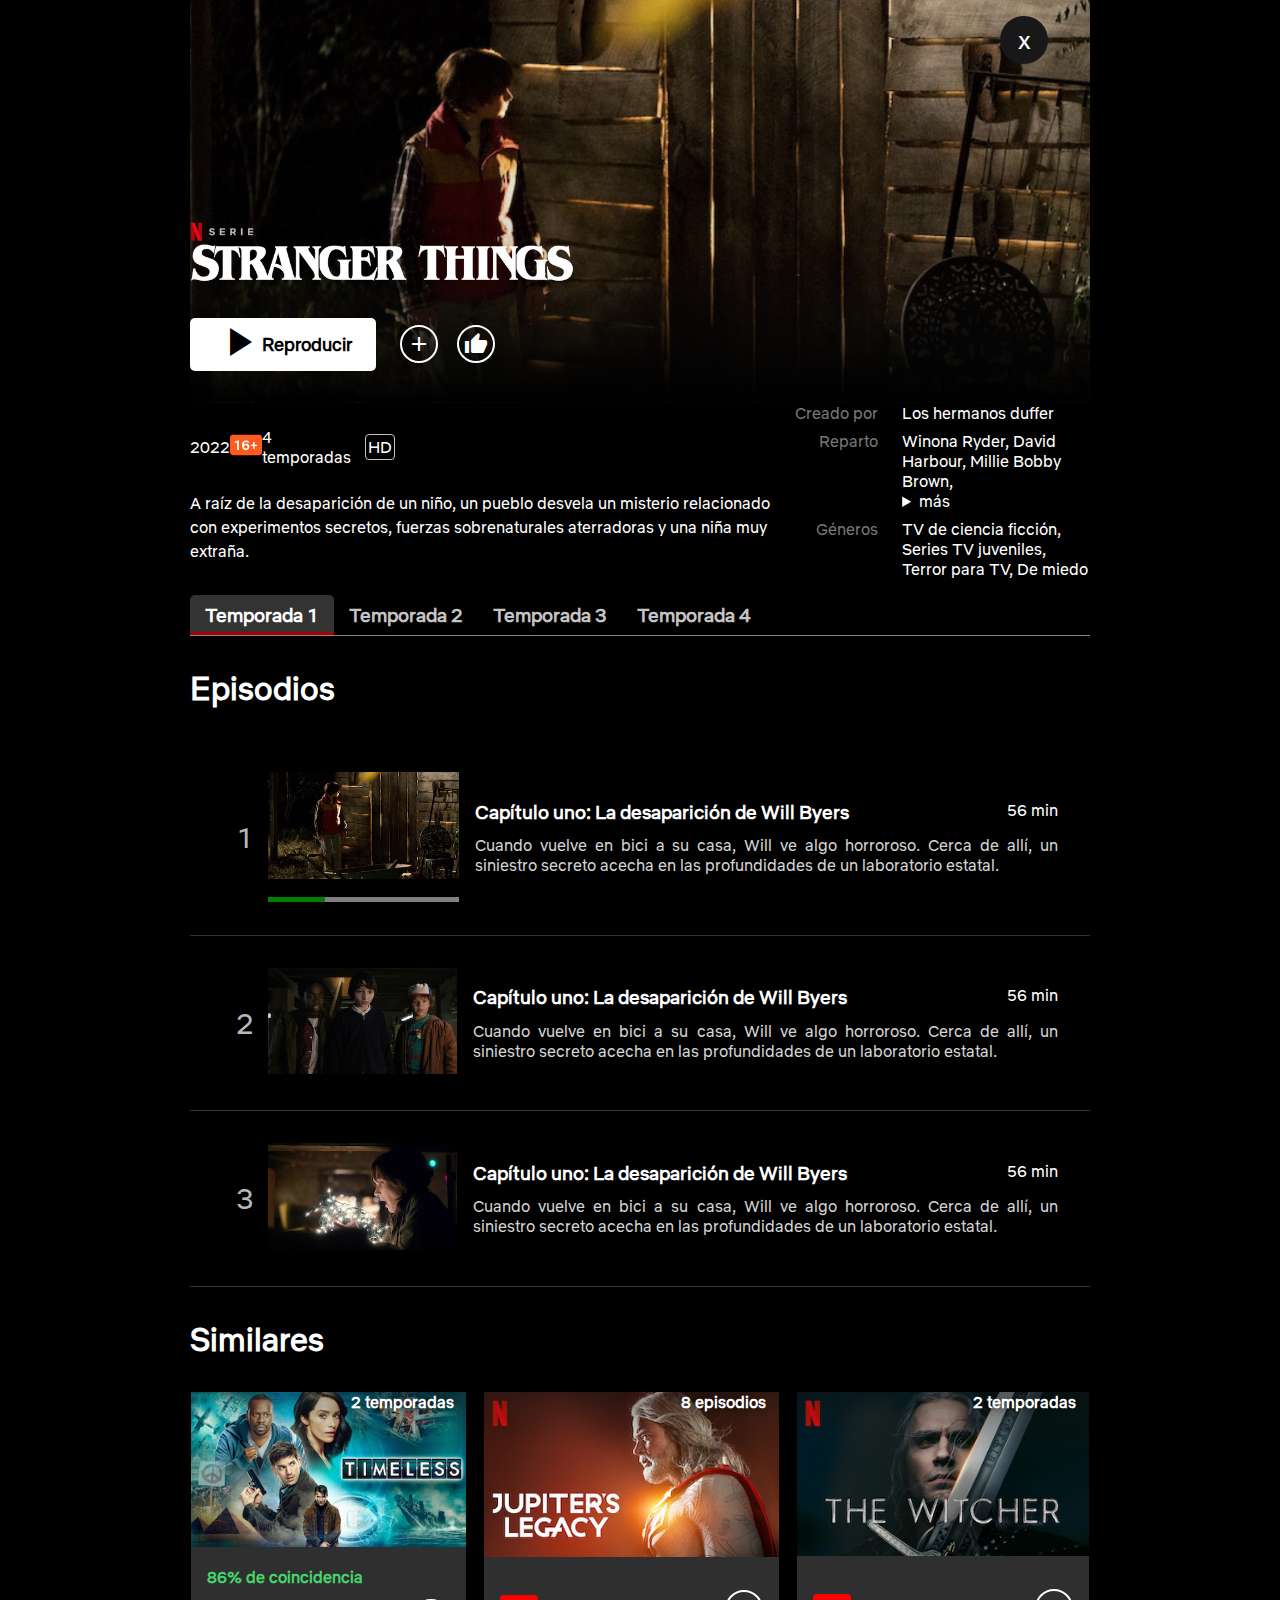
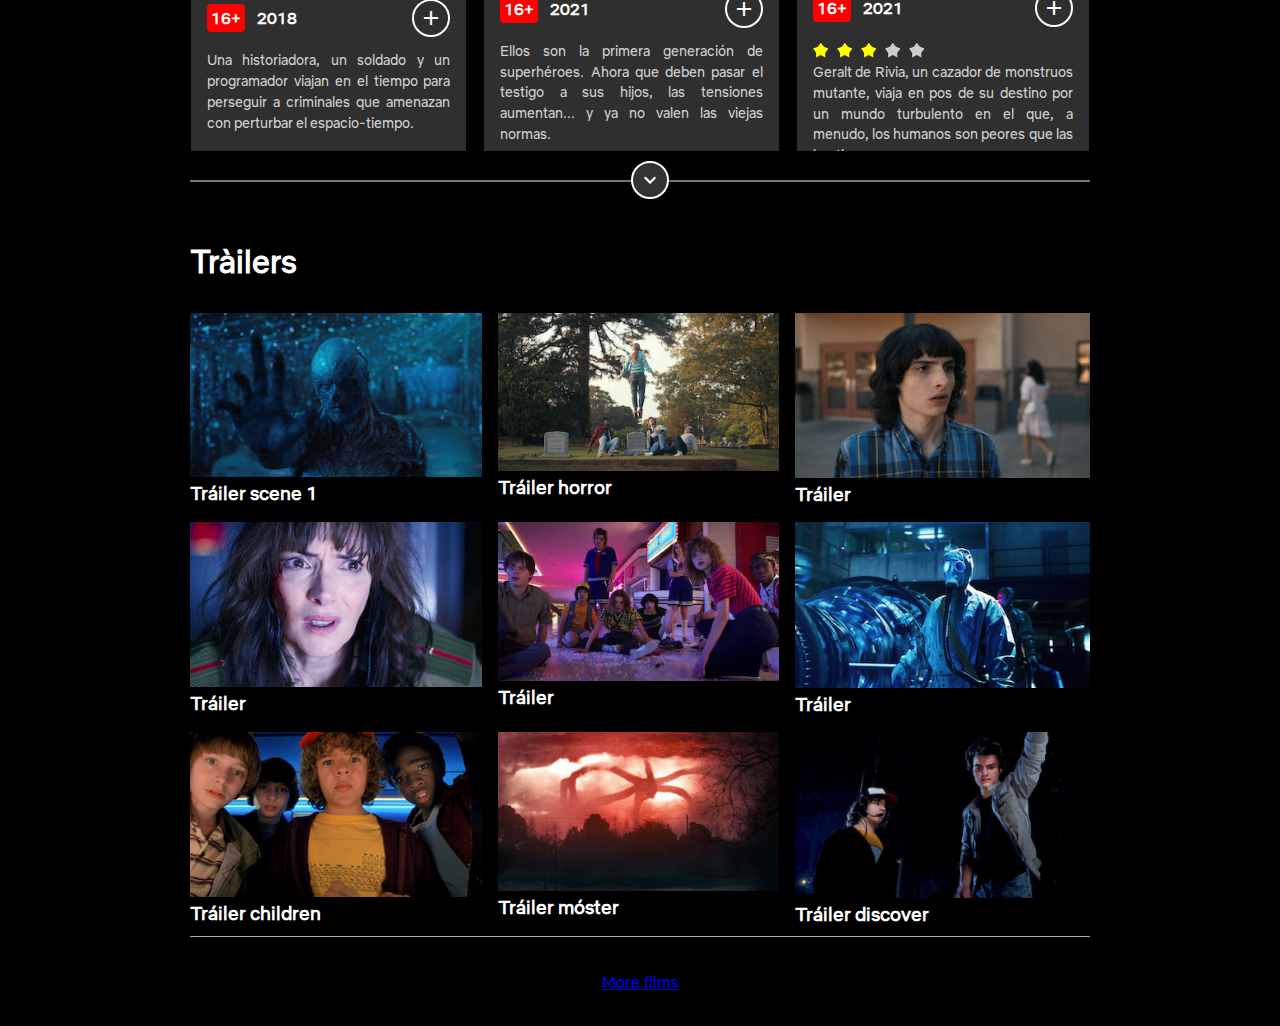
==== Stranger Things - Refuerzo/index.html @ 433fe0b9 "Stranger Things - Estático" ====
<!DOCTYPE html>
<html lang="en">

<head>
    <meta charset="UTF-8">
    <meta http-equiv="X-UA-Compatible" content="IE=edge">
    <meta name="viewport" content="width=device-width, initial-scale=1.0">
    <title>Netflix - Stranger Things</title>
    <link href="https://fonts.googleapis.com/icon?family=Material+Icons" rel="stylesheet">

    <link rel="stylesheet" href="./css/styles.css">
</head>

<body>

    <div id="page">
        <!-- header content -->
        <header>
            <div>
                <img class="logo" src="img/logo.png" alt="" />
            </div>
            <div class="container-buttons">
                <div class="btn-play">
                    <div>
                        <span class="material-icons icon-play">play_arrow</span>
                    </div>
                    <div>Reproducir</div>
                </div>
                <span class="material-icons btn-icon">add</span>
                <span class="material-icons btn-icon">thumb_up</span>
            </div>

        </header>

        <!-- main content -->
        <main>
            <!-- info list content -->
            <section id="main-info">
                <div>
                    <div class="container-features">
                        <div class="year">2022</div>
                        <div class="maturity-rating">
                            <svg viewbox="0 0 158 100" class="svg-icon-maturity">
                                <rect id="Background" width="158" height="100" x="0" y="0" fill="#FF5B20" rx="16.667">
                                </rect>
                                <path id="16+" fill="#FFF" fill-rule="nonzero"
                                    d="M43.867 74.25V26.983L24 32.583v7.8l11.067-3.4V74.25h8.8zm34.8 1c2.933 0 5.689-.656 8.266-1.967 2.578-1.31 4.667-3.189 6.267-5.633 1.6-2.444 2.4-5.333 2.4-8.667 0-2.933-.689-5.555-2.067-7.866A15.175 15.175 0 0088 45.65c-2.311-1.333-4.867-2-7.667-2-2.755 0-5.155.556-7.2 1.667a13.256 13.256 0 00-4.933 4.6c.133-5.2 1.122-9.056 2.967-11.567 1.844-2.511 4.344-3.767 7.5-3.767 3.51 0 5.91 1.267 7.2 3.8h9c-1.156-3.689-3.078-6.533-5.767-8.533-2.689-2-6.211-3-10.567-3-3.733 0-7.033.944-9.9 2.833-2.866 1.89-5.1 4.611-6.7 8.167-1.6 3.556-2.4 7.867-2.4 12.933 0 7.823 1.7 13.856 5.1 18.1 3.4 4.245 8.078 6.367 14.034 6.367zm-.467-7.733c-1.556 0-3-.356-4.333-1.067-1.334-.711-2.39-1.689-3.167-2.933-.778-1.245-1.167-2.645-1.167-4.2 0-1.6.39-3.023 1.167-4.267a8.55 8.55 0 013.133-2.967c1.311-.733 2.767-1.1 4.367-1.1 2.444 0 4.5.8 6.167 2.4 1.666 1.6 2.5 3.578 2.5 5.934 0 2.4-.834 4.366-2.5 5.9-1.667 1.533-3.723 2.3-6.167 2.3zm43.667.866V55.517h12v-7.134h-12V35.517h-7.4v12.866h-12v7.134h12v12.866h7.4z">
                                </path>
                            </svg>
                        </div>
                        <div class="temp">4 temporadas</div>
                        <div class="player-feature">HD</div>
                    </div>
                    <div class="desc">
                        <p>
                            A raíz de la desaparición de un niño, un pueblo desvela un misterio relacionado con
                            experimentos
                            secretos, fuerzas sobrenaturales aterradoras y una niña muy extraña.
                        </p>
                    </div>
                </div>

                <div class="cast">
                    <dl>
                        <dt>Creado por</dt>
                        <dd>Los hermanos duffer
                        </dd>
                        <dt>Reparto</dt>
                        <dd>Winona
                            Ryder, David Harbour, Millie Bobby Brown,

                            <details>
                                <summary>más</summary>
                                <p>Noah Schnapp, Sadie Sink, Natalia Dyer, Charlie Heaton, Joe keery, Maya Hawke</p>
                            </details>
                        </dd>
                        <dt>Géneros</dt>
                        <dd>TV de
                            ciencia ficción, Series TV juveniles, Terror para TV, De miedo</dd>
                    </dl>
                </div>
            </section>

            <!-- Navitation bar -->
            <nav id="nav-temporada">
                <a href="#" class="active">Temporada 1</a>
                <a href="#">Temporada 2</a>
                <a href="#">Temporada 3</a>
                <a href="#">Temporada 4</a>
            </nav>

             <!-- episodes list content -->
            <section class="episodes">
                <h2>Episodios</h2>

                <article class="item-episode">
                    <div class="number">1</div>
                    <div class="play-episode">
                        <img src="img/episode-1.jpg" alt="">
                        <progress value="30" max="100"> 32% </progress>
                        <div class="play-episode-icon"></div>
                    </div>
                    <div class="desc">
                        <div class="container-title">
                            <h3>Capítulo uno: La desaparición de Will Byers</h3>
                            <div class="duration">56 min</div>
                        </div>
                        <p>Cuando vuelve en bici a su casa, Will ve algo horroroso. Cerca de allí, un siniestro secreto
                            acecha en las profundidades de un laboratorio estatal.</p>
                    </div>
                </article>

                <article class="item-episode">
                    <div class="number">2</div>
                    <div class="play-episode">
                        <img src="img/episode-2.jpg" alt="">
                        <div class="play-episode-icon"></div>
                    </div>
                    <div class="desc">
                        <div class="container-title">
                            <h3>Capítulo uno: La desaparición de Will Byers</h3>
                            <div class="duration">56 min</div>
                        </div>
                        <p>Cuando vuelve en bici a su casa, Will ve algo horroroso. Cerca de allí, un siniestro secreto
                            acecha en las profundidades de un laboratorio estatal.</p>
                    </div>
                </article>

                <article class="item-episode">
                    <div class="number">3</div>
                    <div class="play-episode">
                        <img src="img/episode-3.jpg" alt="">
                        <div class="play-episode-icon"></div>
                    </div>
                    <div class="desc">
                        <div class="container-title">
                            <h3>Capítulo uno: La desaparición de Will Byers</h3>
                            <div class="duration">56 min</div>
                        </div>
                        <p>Cuando vuelve en bici a su casa, Will ve algo horroroso. Cerca de allí, un siniestro secreto
                            acecha en las profundidades de un laboratorio estatal.</p>
                    </div>
                </article>

            </section>

            <section>
                <h2>Similares</h2>
                <input type="checkbox" name="open" id="open">
                <div class="grid-similares">
                    <!-- Timeless -->
                    <article class="card">

                        <div class="season">2 temporadas</div>
                        <img src="./img/similar-timeless.jpg" alt="">
                        <div class="container">
                            <div class="coincidencia">86% de coincidencia</div>
                            <div class="info-card-container">
                                <div>
                                    <span class="pegi age-16">16+</span>
                                    <span class="year">2018</span>
                                </div>
                                <div class="tooltip">
                                    <div class="tooltiptext">Añadir</div>
                                    <span class="material-icons btn-icon">add</span>
                                </div>
                            </div>
                            <p>Una historiadora, un soldado y un programador viajan en el tiempo para perseguir a
                                criminales que amenazan con perturbar el espacio-tiempo.</p>
                        </div>
                    </article>


                    <article class="card">
                        <div class="season">8 episodios</div>
                        <img src="./img/similars-2.jpg" alt="">
                        <div class="container">
                            <div class="info-card-container">
                                <div>
                                    <span class="pegi age-16">16+</span>
                                    <span class="year">2021</span>
                                </div>
                                <div>
                                    <span class="material-icons btn-icon">add</span>
                                </div>
                            </div>
                            <p>Ellos son la primera generación de superhéroes. Ahora que deben pasar el testigo a sus
                                hijos, las tensiones aumentan... y ya no valen las viejas normas.</p>
                        </div>
                    </article>
                    <!-- The witcher -->

                    <article class="card">
                        <div class="season">2 temporadas</div>
                        <img src="./img/similar-the-witcher.jpg" alt="">
                        <div class="container">
                            <div class="info-card-container">
                                <div>
                                    <span class="pegi age-16">16+</span>
                                    <span class="year">2021</span>
                                </div>
                                <div>
                                    <span class="material-icons btn-icon">add</span>
                                </div>
                            </div>
                            <div class="score">
                                <div class="star"></div>
                                <div class="star"></div>
                                <div class="star"></div>
                                <div class="star-off"></div>
                                <div class="star-off"></div>
                            </div>
                            <p>Geralt de Rivia, un cazador de monstruos mutante, viaja en pos de su destino por un mundo
                                turbulento en el que, a menudo, los humanos son peores que las bestias.</p>
                        </div>
                    </article>

                    <!-- Sombra hueso -->
                    <article class="card">
                        <div class="season">1 temporada</div>
                        <img src="./img/similar-sombra-hueso.jpg" alt="">
                        <div class="container">
                            <div class="info-card-container">
                                <div>
                                    <span class="pegi age-12">12+</span>
                                    <span class="year">2021</span>
                                </div>
                                <div>
                                    <span class="material-icons btn-icon">add</span>
                                </div>
                            </div>
                            <p>Fuerzas siniestras conspiran contra la cartógrafa huérfana Alina Starkov cuando desata un
                                poder mágico capaz de cambiar el destino de su mundo, asolado por la guerra.</p>
                        </div>
                    </article>

                    <!-- Gotham -->
                    <article class="card">
                        <div class="season">5 temporadas</div>
                        <img src="./img/similar-gotham.jpg" alt="">
                        <div class="container">
                            <div class="coincidencia">89% de coincidencia</div>
                            <div class="info-card-container">
                                <div>
                                    <span class="pegi age-16">16+</span>
                                    <span class="year">2019</span>
                                </div>
                                <div>
                                    <span class="material-icons btn-icon">add</span>
                                </div>
                            </div>
                            <p>Mucho antes de ser inspector, el policía principiante James Gordon se enfrenta al crimen
                                y corrupción de Gotham City para vengar la muerte de los padres de Bruce Wayne.</p>
                        </div>
                    </article>

                    <!-- Ollie -->
                    <article class="card">
                        <div class="season">Miniserie</div>
                        <img src="./img/similar-ollie.jpg" alt="">
                        <div class="container">
                            <div class="info-card-container">
                                <div>
                                    <span class="pegi age-7">7+</span>
                                    <span class="year">2022</span>
                                </div>
                                <div>
                                    <span class="material-icons btn-icon">add</span>
                                </div>
                            </div>
                            <p>Un conejo hecho de retales, con grandes orejas y recuerdos borrosos, emprende una
                                búsqueda épica de su mejor amigo: el niño al que quiere con todo su corazón.</p>
                        </div>
                    </article>

                    <!-- La tierra -->
                    <article class="card">
                        <div class="season">7 temporadas</div>
                        <img src="./img/similars-los100.jpg" alt="">
                        <div class="container">
                            <div class="info-card-container">
                                <div>
                                    <span class="pegi age-16">16+</span>
                                    <span class="year">2020</span>
                                </div>
                                <div>
                                    <span class="material-icons btn-icon">add</span>
                                </div>
                            </div>
                            <p>Un siglo después de que la Tierra resultase devastada por un apocalipsis nuclear, 100
                                habitantes de una estación espacial vuelven al planeta a comprobar si es habitable.</p>
                        </div>
                    </article>

                    <!-- Lost in space -->
                    <article class="card">
                        <div class="season">3 temporadas</div>
                        <img src="./img/similars-lost-in-space.jpg" alt="">
                        <div class="container">
                            <div class="info-card-container">
                                <div>
                                    <span class="pegi age-7">7+</span>
                                    <span class="year">2021</span>
                                </div>
                                <div>
                                    <span class="material-icons btn-icon">add</span>
                                </div>
                            </div>
                            <p>Tras un aterrizaje forzoso en un planeta desconocido, la familia Robinson lucha
                                desesperadamente por sobrevivir y escapar, pero está rodeada de peligros ocultos.</p>
                        </div>
                    </article>

                    <!-- black summer -->
                    <article class="card">
                        <div class="season">2 temporadas</div>
                        <img src="./img/similar-black-summer.jpg" alt="" />
                        <div class="container">
                            <div class="info-card-container">
                                <div>
                                    <span class="pegi age-18">18+</span>
                                    <span class="year">2021</span>
                                </div>
                                <div>
                                    <span class="material-icons btn-icon">add</span>
                                </div>
                            </div>
                            <p>En los primeros y confusos días de un apocalipsis zombi, completos desconocidos deben
                                aliarse para hacerse fuertes y regresar con sus seres queridos.</p>
                        </div>
                    </article>


                </div>
                <div class="separation">
                    <label for="open"><span class="material-icons btn-icon">expand_more</span></label>
                </div>
            </section>

            <section>
                <h2>Tràilers</h2>
                <div class="grid-trailer">
                    <div class="trailer">
                        <img src="./img/trailer-1.jpg" alt="">
                        <h3>Tráiler scene 1</h3>
                    </div>
                    <div class="trailer">
                        <img src="./img/trailer-2.jpg" alt="">
                        <h3>Tráiler horror</h3>
                    </div>
                    <div class="trailer">
                        <img src="./img/trailer-3.jpg" alt="">
                        <h3>Tráiler</h3>
                    </div>
                    <div class="trailer">
                        <img src="./img/trailer-4.jpg" alt="">
                        <h3>Tráiler</h3>
                    </div>
                    <div class="trailer">
                        <img src="./img/trailer-5.jpg" alt="">
                        <h3>Tráiler</h3>
                    </div>
                    <div class="trailer">
                        <img src="./img/trailer-6.jpg" alt="">
                        <h3>Tráiler</h3>
                    </div>
                    <div class="trailer">
                        <img src="./img/trailer-7.jpg" alt="">
                        <h3>Tráiler children</h3>
                    </div>
                    <div class="trailer">
                        <img src="./img/trailer-8.jpg" alt="">
                        <h3>Tráiler móster</h3>
                    </div>
                    <div class="trailer">
                        <img src="./img/trailer-9.jpg" alt="">
                        <h3>Tráiler discover</h3>
                    </div>
                </div>
            </section>
        </main>
        <footer>
            <a href="#">More films</a>

        </footer>

    </div>

</body>

</html>
---- Stranger Things - Refuerzo/css/styles.css ----
@import url('./header.css');
@import url('./main-info.css');
@import url('./episode.css');
@import url('./card.css');
@import url('./navigation.css');
@import url('./separation.css');
*{
    box-sizing: border-box;
    padding: 0;
    margin:0;
}
@font-face { 
    font-family: Netflix-Sans; 
    src: url("../fonts/NetflixSans_W_Rg.woff2");
}
@font-face { 
    font-family: Netflix-icons; 
    src: url("../fonts/nf-icon-v1-93.woff");
}
:root{
   /* text-color:--var*/
}
body{
    background-color: black;
    color:white;
    display: flex;
    justify-content: center;
    font-size: 16px;
    font-family: Netflix-Sans;
}

#page{
    max-width: 900px;
}
/* General */
img{
    width: 100%;
}

.svg-icon-maturity{
    height: 2rem;
    width: 2rem;
}
h2{
    font-size: 2rem;
    padding:2rem 0;
}
.btn-icon{
    padding: 5px;
    display: block;
    margin-left: 1.2rem;
    border-radius: 50%;
    border: 2px solid white;
    
}

.grid-similares{
    display: grid;
    grid-template-columns: auto auto auto;
    gap:1rem;
    height: 40vh;
    max-height: 40vh;
    overflow: hidden;
    transition: height 0.8s ease-in;
    /* background-color: #777; */
    
}
.grid-trailer{
    display: grid;
    grid-template-columns: repeat(3, auto);
    gap:1rem;
}

footer{
    display: flex;
    justify-content: center;
    align-items: center;
    height: 10vh;
    border-top: 1px solid #aaa8a8;
    margin-top: 10px;
}
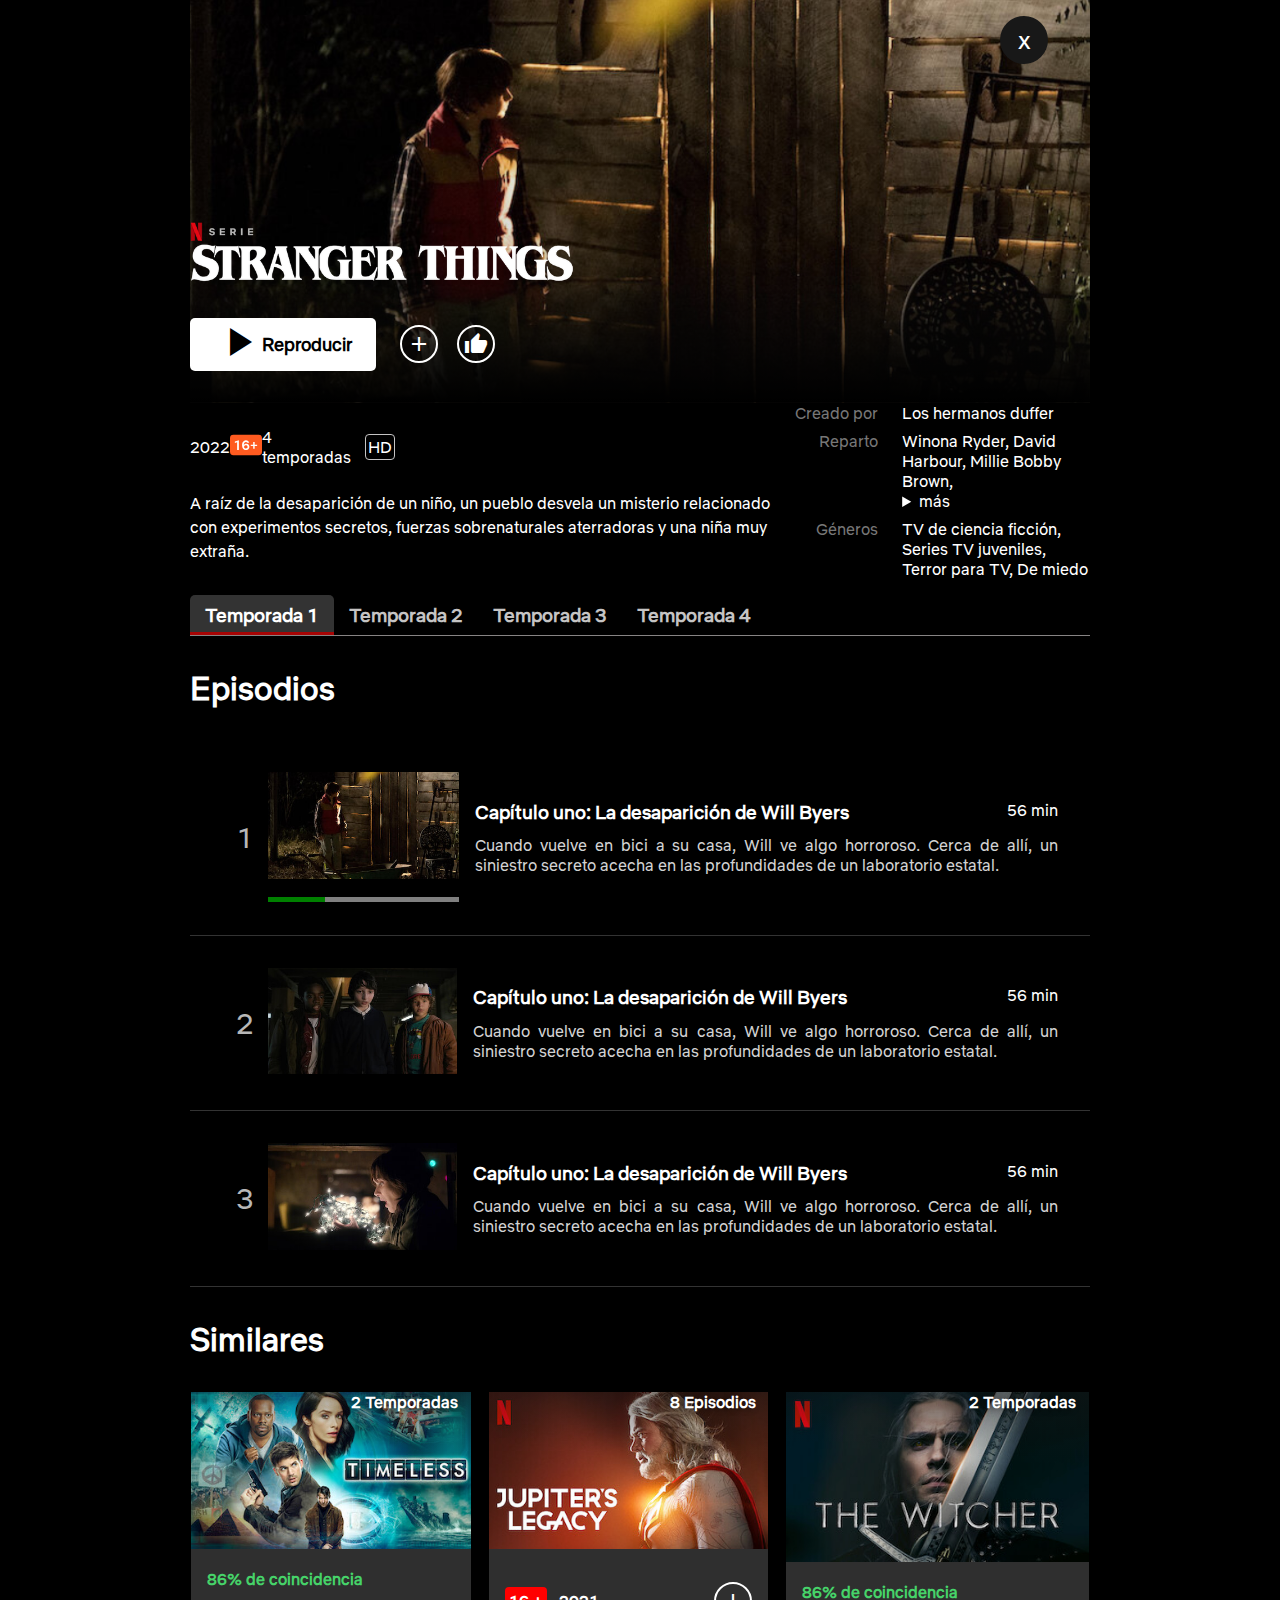
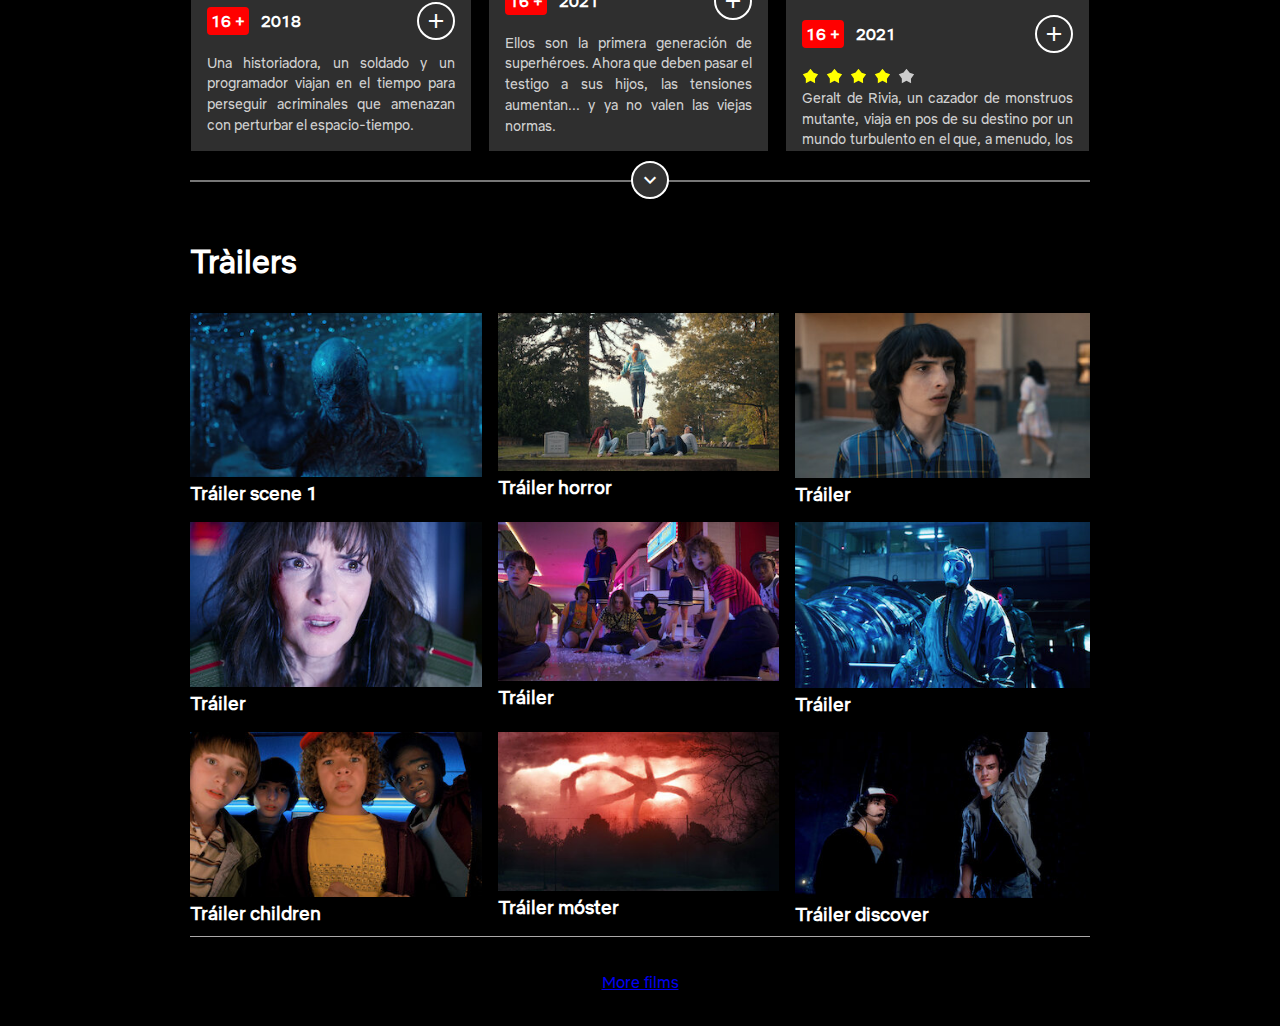
==== commit 71ea7cb4: "Stranger Things - Dinámico (similar)" ====
--- a/Stranger Things - Refuerzo/index.html
+++ b/Stranger Things - Refuerzo/index.html
@@ -9,6 +9,7 @@
     <link href="https://fonts.googleapis.com/icon?family=Material+Icons" rel="stylesheet">
 
     <link rel="stylesheet" href="./css/styles.css">
+    <script defer src="./js/app.js"></script>
 </head>
 
 <body>
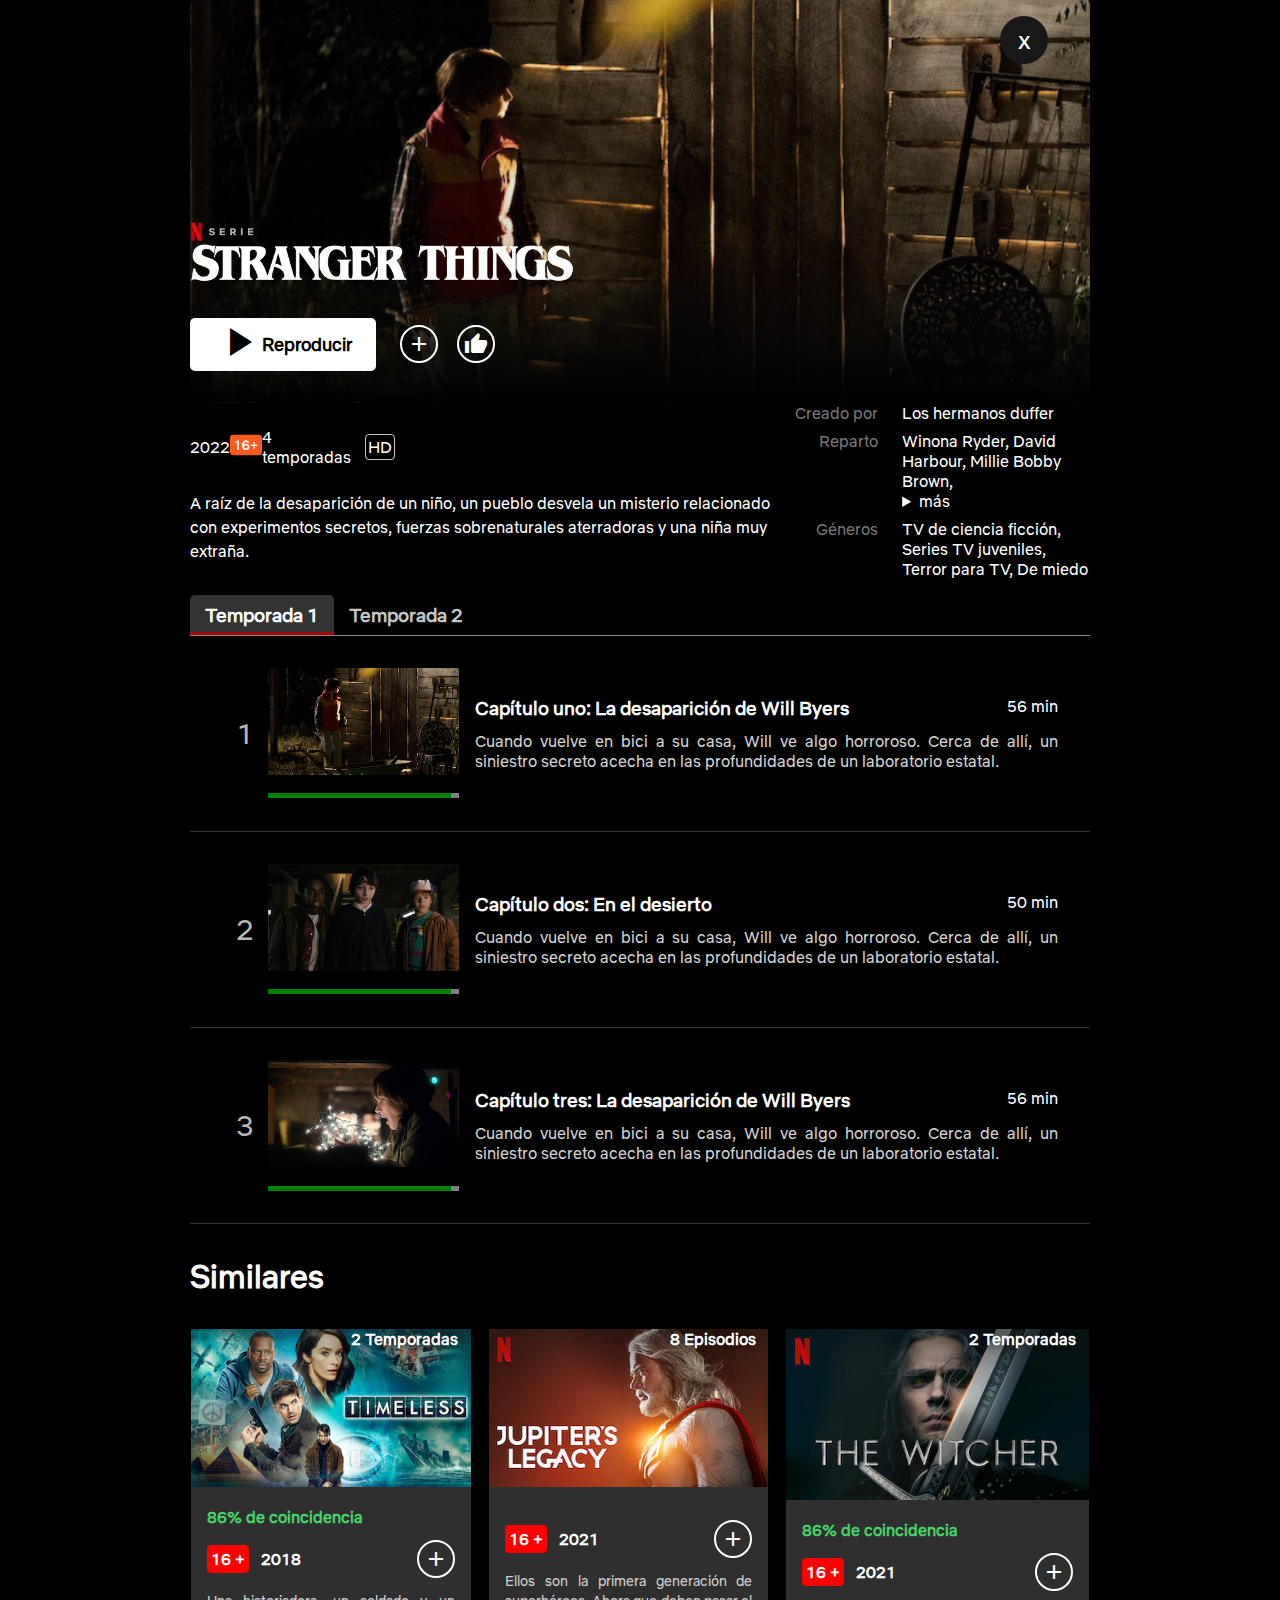
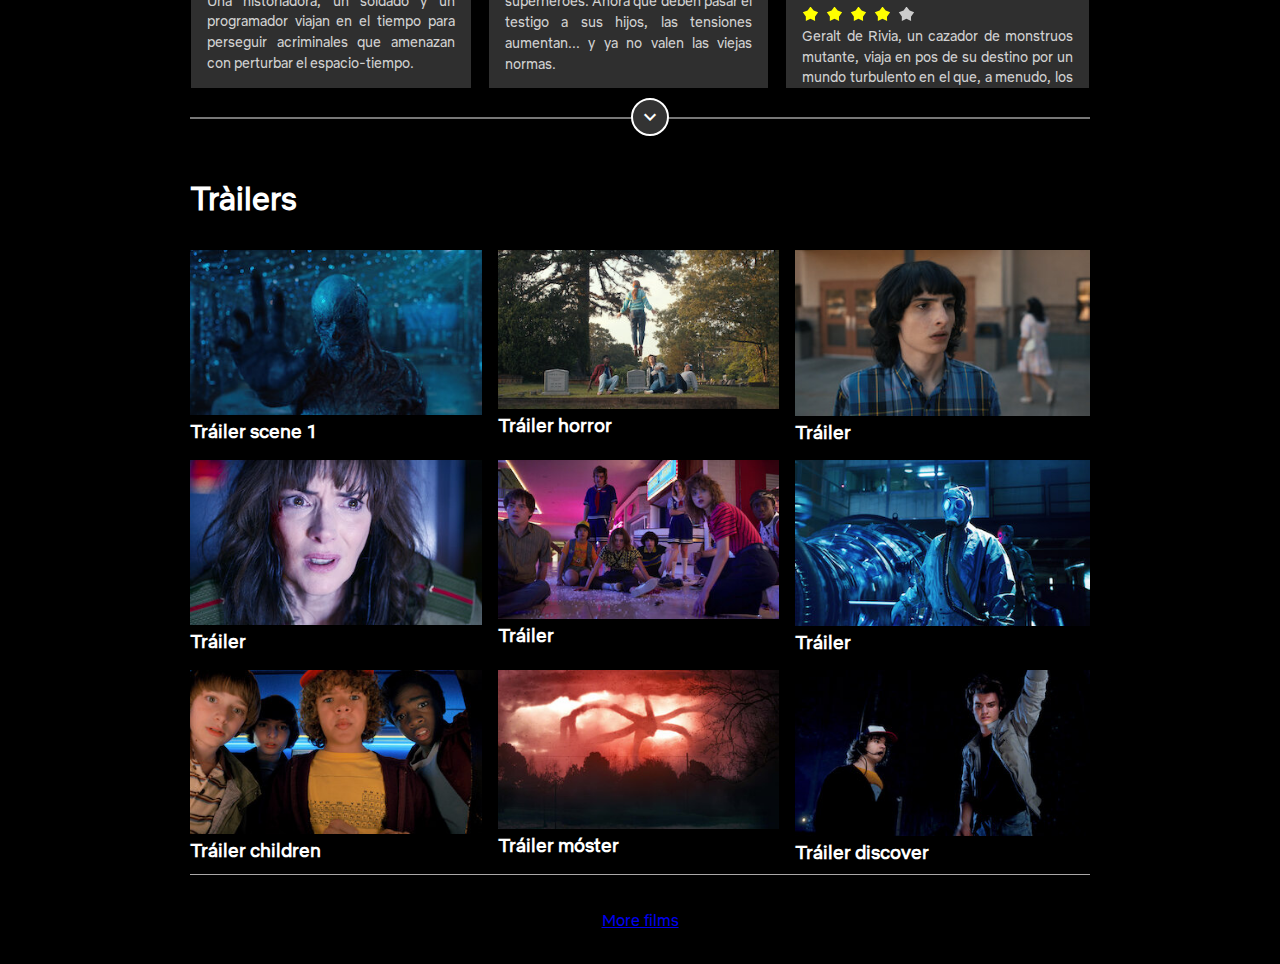
==== commit 9ded4729: "Stranger Things - Temporadas y episodios dinámicos" ====
--- a/Stranger Things - Refuerzo/index.html
+++ b/Stranger Things - Refuerzo/index.html
@@ -91,7 +91,7 @@
             </nav>
 
              <!-- episodes list content -->
-            <section class="episodes">
+            <section id="episodes-container" class="episodes">
                 <h2>Episodios</h2>
 
                 <article class="item-episode">
